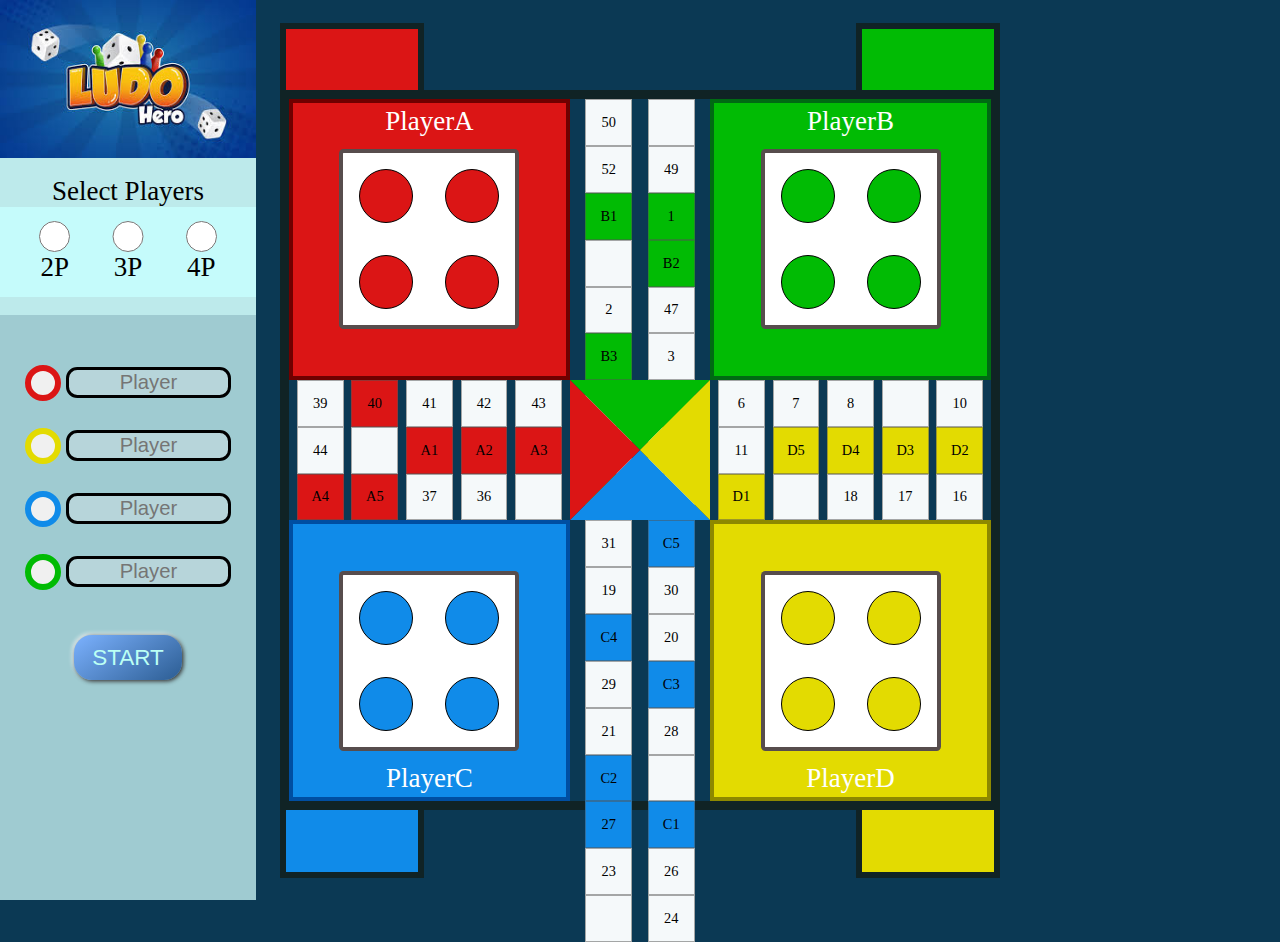
==== index.html @ 1fbff36d "Rename HTML File" ====
<!DOCTYPE html>
<html lang="en">

<head>
  <meta charset="UTF-8" />
  <meta name="viewport" content="width=device-width, initial-scale=1.0" />
  <link rel="stylesheet" href="https://cdnjs.cloudflare.com/ajax/libs/font-awesome/6.5.1/css/all.min.css"
    integrity="sha512-DTOQO9RWCH3ppGqcWaEA1BIZOC6xxalwEsw9c2QQeAIftl+Vegovlnee1c9QX4TctnWMn13TZye+giMm8e2LwA=="
    crossorigin="anonymous" referrerpolicy="no-referrer" />
  <title>dr.Ludo</title>
  <link rel="stylesheet" href="Ludo.css" />
  <link rel="stylesheet" href="DiceRoll.css" />
</head>

<body>
  <div class="selectbox">
    <div class="welcome">
      <img src="LudoBG.jpeg" alt="">
      <!-- dr.Ludo -->
    </div>
    <div class="gamemode">
      <p>Select Players</p>
      <div class="radio-group">
        <audio class="modesound" src="mixkit-typewriter-soft-click-1125.wav"></audio>
        <div class="p2">
          <label>
            <input type="radio" name="options" value="2" />
            <p>2P</p>
          </label>
        </div>
        <div class="p3">
          <label>
            <input type="radio" name="options" value="3" />
            <p>3P</p>
          </label>
        </div>
        <div class="p4">
          <label>
            <input type="radio" name="options" value="4" />
            <p>4P</p>
          </label>
        </div>
      </div>
    </div>

    <div class="nameboxes">
      <audio class="tickboxsound" src="mixkit-gate-latch-click-1924.wav"></audio>
      <audio class="errorsound" src="ErrorSound.mp3"></audio>
      <div class="name1">
        <label class="tickbox pname1">
          <input type="checkbox" class="Red" />
          <span class="custom-checkbox custom-checkbox1"></span>
          <input type="text" placeholder="Player" class="pInput pInput1 RedInput">
        </label>
      </div>
      <div class="name2">
        <label class="tickbox pname2">
          <input type="checkbox" class="Yellow" />
          <span class="custom-checkbox custom-checkbox2"></span>
          <input type="text" placeholder="Player" class="pInput pInput2 YellowInput">
        </label>
      </div>

      <hr class="hide">

      <div class="name3">
        <label class="tickbox pname3">
          <input type="checkbox" class="Blue" />
          <span class="custom-checkbox custom-checkbox3"></span>
          <input type="text" placeholder="Player" class="pInput pInput3 BlueInput">
        </label>
      </div>
      <div class="name4">
        <label class="tickbox pname4">
          <input type="checkbox" class="Green" />
          <span class="custom-checkbox custom-checkbox4"></span>
          <input type="text" placeholder="Player" class="pInput pInput4 GreenInput">
        </label>
      </div>
    </div>

    <div class="startgame">
      <audio class="startsound" src="mixkit-clear-mouse-clicks-2997.wav"></audio>
      <button class="start">START</button>
      <p class="msg"></p>
    </div>

  </div>

  <div class="container">
    <div class="playerstop">
      <div class="player1">
        <div class="tockenbox"></div>
        <div class="diebox">
          <div class="theDice">
            <div class="scene">
              <div class="cube">
                <div class="face front">
                  <p>1</p>
                  <div class="d d1"></div>
                </div>
                <div class="face back">
                  <p>6</p>
                  <div class="d"></div>
                  <div class="d"></div>
                  <div class="d"></div>
                  <div class="d"></div>
                  <div class="d"></div>
                  <div class="d"></div>
                </div>
                <div class="face left">
                  <p>2</p>
                  <div class="d"></div>
                  <div class="d"></div>
                </div>
                <div class="face right">
                  <p>5</p>
                  <div class="d"></div>
                  <div class="d"></div>
                  <div class="d5">
                    <div class="d"></div>
                  </div>
                  <div class="d"></div>
                  <div class="d"></div>
                </div>
                <div class="face top">
                  <p>3</p>
                  <div class="d"></div>
                  <div class="d"></div>
                  <div class="d"></div>
                </div>
                <div class="face bottom">
                  <p>4</p>
                  <div class="d"></div>
                  <div class="d"></div>
                  <div class="d"></div>
                  <div class="d"></div>
                </div>
              </div>
            </div>
          </div>
        </div>
      </div>
      <div class="player2">
        <div class="diebox">
          <div class="theDice">
            <div class="scene">
              <div class="cube">
                <div class="face front">
                  <p>1</p>
                  <div class="d d1"></div>
                </div>
                <div class="face back">
                  <p>6</p>
                  <div class="d"></div>
                  <div class="d"></div>
                  <div class="d"></div>
                  <div class="d"></div>
                  <div class="d"></div>
                  <div class="d"></div>
                </div>
                <div class="face left">
                  <p>2</p>
                  <div class="d"></div>
                  <div class="d"></div>
                </div>
                <div class="face right">
                  <p>5</p>
                  <div class="d"></div>
                  <div class="d"></div>
                  <div class="d5">
                    <div class="d"></div>
                  </div>
                  <div class="d"></div>
                  <div class="d"></div>
                </div>
                <div class="face top">
                  <p>3</p>
                  <div class="d"></div>
                  <div class="d"></div>
                  <div class="d"></div>
                </div>
                <div class="face bottom">
                  <p>4</p>
                  <div class="d"></div>
                  <div class="d"></div>
                  <div class="d"></div>
                  <div class="d"></div>
                </div>
              </div>
            </div>
          </div>
        </div>
        <div class="tockenbox"></div>
      </div>
    </div>

    <div class="ludobox">
      <div class="topbox">
        <div class="boxA">
          <div class="boxAa">
            <div class="boxAleft">
              <div class="boxAaa boxAa1">
                <div class="tocken tocken1 tocken1-2">
                  <div class="fill">2</div>
                </div>
              </div>
              <div class="boxAaa boxAa2">
                <div class="tocken tocken1 tocken1-1">
                  <div class="fill">1</div>
                </div>
              </div>
            </div>
            <div class="boxAright">
              <div class="boxAaa boxAa3">
                <div class="tocken tocken1 tocken1-3">
                  <div class="fill">3</div>
                </div>
              </div>
              <div class="boxAaa boxAa4">
                <div class="tocken tocken1 tocken1-4">
                  <div class="fill">4</div>
                </div>
              </div>
            </div>
          </div>
          <p>PlayerA</p>
        </div>
        <div class="upboxes">
          <div class="box box50">50</div>
          <div class="box box51"><i class="fa-solid fa-arrow-down"></i></div>
          <div class="box box52">52</div>
          <div class="box box49">49</div>
          <div class="box boxB1">B1</div>
          <div class="box box1">1</div>
          <div class="box box48"><i class="fa-regular fa-star"></i></div>
          <div class="box boxB2">B2</div>
          <div class="box box2">2</div>
          <div class="box box47">47</div>
          <div class="box boxB3">B3</div>
          <div class="box box3">3</div>
          <div class="box box46">46</div>
          <div class="box boxB4">B4</div>
          <div class="box box4">4</div>
          <div class="box box45">45</div>
          <div class="box boxB5">B5</div>
          <div class="box box5">5</div>
        </div>
        <div class="boxB">
          <div class="boxBb">
            <div class="boxBleft">
              <div class="boxBbb boxBb1">
                <div class="tocken tocken2 tocken2-1">
                  <div class="fill">1</div>
                </div>
              </div>
              <div class="boxBbb boxBb4">
                <div class="tocken tocken2 tocken2-4">
                  <div class="fill">4</div>
                </div>
              </div>
            </div>
            <div class="boxBright">
              <div class="boxBbb boxBb2">
                <div class="tocken tocken2 tocken2-2">
                  <div class="fill">2</div>
                </div>
              </div>
              <div class="boxBbb boxBb3">
                <div class="tocken tocken2 tocken2-3">
                  <div class="fill">3</div>
                </div>
              </div>
            </div>
          </div>
          <p>PlayerB</p>
        </div>
      </div>

      <div class="midbox">
        <div class="leftboxes">
          <div class="box box39">39</div>
          <div class="box box40">40</div>
          <div class="box box41">41</div>
          <div class="box box42">42</div>
          <div class="box box43">43</div>
          <div class="box box44">44</div>
          <div class="box box38"><i class="fa-solid fa-arrow-right"></i></div>
          <div class="box boxA1">A1</div>
          <div class="box boxA2">A2</div>
          <div class="box boxA3">A3</div>
          <div class="box boxA4">A4</div>
          <div class="box boxA5">A5</div>
          <div class="box box37">37</div>
          <div class="box box36">36</div>
          <div class="box box35"><i class="fa-regular fa-star"></i></div>
          <div class="box box34">34</div>
          <div class="box box33">33</div>
          <div class="box box32">32</div>
        </div>
        <div class="centrebox">
          <div class="triup"></div>
          <div class="centremid">
            <div class="trileft"></div>
            <div class="triright"></div>
          </div>
          <div class="tridown"></div>
        </div>
        <div class="rightboxes">
          <div class="box box6">6</div>
          <div class="box box7">7</div>
          <div class="box box8">8</div>
          <div class="box box9"><i class="fa-regular fa-star"></i></i></div>
          <div class="box box10">10</div>
          <div class="box box11">11</div>
          <div class="box boxD5">D5</div>
          <div class="box boxD4">D4</div>
          <div class="box boxD3">D3</div>
          <div class="box boxD2">D2</div>
          <div class="box boxD1">D1</div>
          <div class="box box12"><i class="fa-solid fa-arrow-left"></i></div>
          <div class="box box18">18</div>
          <div class="box box17">17</div>
          <div class="box box16">16</div>
          <div class="box box15">15</div>
          <div class="box box14">14</div>
          <div class="box box13">13</div>
        </div>
      </div>

      <div class="bottombox">
        <div class="boxC">
          <div class="boxCc">
            <div class="boxCleft">
              <div class="boxCcc boxCc3">
                <div class="tocken tocken3 tocken3-3">
                  <div class="fill">3</div>
                </div>
              </div>
              <div class="boxCcc boxCc2">
                <div class="tocken tocken3 tocken3-2">
                  <div class="fill">2</div>
                </div>
              </div>
            </div>
            <div class="boxCright">
              <div class="boxCcc boxCc4">
                <div class="tocken tocken3 tocken3-4">
                  <div class="fill">4</div>
                </div>
              </div>
              <div class="boxCcc boxCc1">
                <div class="tocken tocken3 tocken3-1">
                  <div class="fill">1</div>
                </div>
              </div>
            </div>
          </div>
          <p>PlayerC</p>
        </div>
        <div class="downboxes">
          <div class="box box31">31</div>
          <div class="box boxC5">C5</div>
          <div class="box box19">19</div>
          <div class="box box30">30</div>
          <div class="box boxC4">C4</div>
          <div class="box box20">20</div>
          <div class="box box29">29</div>
          <div class="box boxC3">C3</div>
          <div class="box box21">21</div>
          <div class="box box28">28</div>
          <div class="box boxC2">C2</div>
          <div class="box box22"><i class="fa-regular fa-star"></i></div>
          <div class="box box27">27</div>
          <div class="box boxC1">C1</div>
          <div class="box box23">23</div>
          <div class="box box26">26</div>
          <div class="box box25"><i class="fa-solid fa-arrow-up"></i></div>
          <div class="box box24">24</div>
        </div>
        <div class="boxD">
          <div class="boxDd">
            <div class="boxDleft">
              <div class="boxDdd boxDd4">
                <div class="tocken tocken4 tocken4-4">
                  <div class="fill">4</div>
                </div>
              </div>
              <div class="boxDdd boxDd3">
                <div class="tocken tocken4 tocken4-3">
                  <div class="fill">3</div>
                </div>
              </div>
            </div>
            <div class="boxDright">
              <div class="boxDdd boxDd1">
                <div class="tocken tocken4 tocken4-1">
                  <div class="fill">1</div>
                </div>
              </div>
              <div class="boxDdd boxDd2">
                <div class="tocken tocken4 tocken4-2">
                  <div class="fill">2</div>
                </div>
              </div>
            </div>
          </div>
          <p>PlayerD</p>
        </div>
      </div>
    </div>
    <div class="playersbottom">
      <div class="player3 ">
        <div class="tockenbox"></div>

        <div class="diebox">
          <div class="theDice">
            <div class="scene">
              <div class="cube">
                <div class="face front">
                  <p>1</p>
                  <div class="d d1"></div>
                </div>
                <div class="face back">
                  <p>6</p>
                  <div class="d"></div>
                  <div class="d"></div>
                  <div class="d"></div>
                  <div class="d"></div>
                  <div class="d"></div>
                  <div class="d"></div>
                </div>
                <div class="face left">
                  <p>2</p>
                  <div class="d"></div>
                  <div class="d"></div>
                </div>
                <div class="face right">
                  <p>5</p>
                  <div class="d"></div>
                  <div class="d"></div>
                  <div class="d5">
                    <div class="d"></div>
                  </div>
                  <div class="d"></div>
                  <div class="d"></div>
                </div>
                <div class="face top">
                  <p>3</p>
                  <div class="d"></div>
                  <div class="d"></div>
                  <div class="d"></div>
                </div>
                <div class="face bottom">
                  <p>4</p>
                  <div class="d"></div>
                  <div class="d"></div>
                  <div class="d"></div>
                  <div class="d"></div>
                </div>
              </div>
            </div>
          </div>
        </div>
      </div>
      <div class="player4">

        <div class="diebox">
          <div class="theDice">
            <div class="scene">
              <div class="cube">
                <div class="face front">
                  <p>1</p>
                  <div class="d d1"></div>
                </div>
                <div class="face back">
                  <p>6</p>
                  <div class="d"></div>
                  <div class="d"></div>
                  <div class="d"></div>
                  <div class="d"></div>
                  <div class="d"></div>
                  <div class="d"></div>
                </div>
                <div class="face left">
                  <p>2</p>
                  <div class="d"></div>
                  <div class="d"></div>
                </div>
                <div class="face right">
                  <p>5</p>
                  <div class="d"></div>
                  <div class="d"></div>
                  <div class="d5">
                    <div class="d"></div>
                  </div>
                  <div class="d"></div>
                  <div class="d"></div>
                </div>
                <div class="face top">
                  <p>3</p>
                  <div class="d"></div>
                  <div class="d"></div>
                  <div class="d"></div>
                </div>
                <div class="face bottom">
                  <p>4</p>
                  <div class="d"></div>
                  <div class="d"></div>
                  <div class="d"></div>
                  <div class="d"></div>
                </div>
              </div>
            </div>
          </div>
        </div>

        <div class="tockenbox"></div>
      </div>
    </div>
  </div>
  <script src="DiceRoll.js"></script>
  <script src="Ludo.js"></script>
</body>

</html>
---- Ludo.css ----
* {
  margin: 0px;
  padding: 0px;
  box-sizing: border-box;
  user-select: none;
}

:root {
  --red: #db1515;
  --yellow: #e3db01;
  --blue: #108be9;
  --green: #01bb04;

  --TockenBorderPassive: #ffffff;
  --TockenBorderActive: #6a0303;

  --p1color: var(--red);
  --p2color: var(--green);
  --p3color: var(--blue);
  --p4color: var(--yellow);
}

body {
  height: 100vh;
  width: 100vw;
  background-color: #0b3954;
  display: flex;
  align-items: center;
  justify-content: center;
  position: relative;
}

@media (orientation: portrait) {
  .selectbox {
    width: 100%;
    height: 20vmin;
    background-color: #e5f0ecc1;
    display: flex;
    align-items: center;
    justify-content: center;
    position: absolute;
    bottom: 0;
  }
}

@media (orientation: landscape) {
  .selectbox {
    width: 20%;
    height: 100%;
    background-color: #c5f1f1cb;
    display: flex;
    flex-direction: column;
    align-items: center;
    justify-content: start;
    position: absolute;
    left: 0;
    z-index: 2;
  }

  .welcome {
    width: 100%;
    height: 17.5%;
    font-size: 7.5vmin;
    /* background-color: #0930309f; */
    display: flex;
    flex-direction: column;
    align-items: center;
    justify-content: center;
    position: relative;
    /* background: url("E:\Pictures\Downloads\chess-pawns-colors.jpg") no-repeat fixed center; */
  }

  .welcome img{
    width: 100%;
    height: 100%;
    position: relative;
    z-index: -1;
  }

  .gamemode {
    width: 100%;
    height: 17.5vmin;
    padding: 2vmin 0vmin;
    margin-bottom: 3vmin;
    /* border-top: 2.5vmin solid #c5f1f1cb; */
    font-size: 3vmin;
    background-color: #c5f1f1cb;
    display: flex;
    flex-direction: column;
    align-items: center;
    justify-content: space-around;
  }

  .radio-group {
    width: 100%;
    height: 10vmin;
    padding: 2vmin;
    background-color: #c6ffffcb;
    display: flex;
    align-items: center;
    justify-content: space-around;
  }

  .radio-group input[type="radio"] {
    width: 3.5vmin;
    height: 3.5vmin;
    margin-right: 0px;
    accent-color: #8d2626;
    cursor: pointer;
  }

  .radio-group label {
    cursor: pointer;
    display: flex;
    align-items: center;
  }

  .nameboxes {
    margin-bottom: 2.5vmin;
  }

  .p2 label,
  .p3 label,
  .p4 label {
    /* width: 30%;
    height: 100%; */
    display: flex;
    flex-direction: column;
    /* flex-wrap: wrap; */
    align-items: center;
    justify-content: center;
    cursor: pointer;
  }

  .name1,
  .name2,
  .name3,
  .name4 {
    height: 5vmin;
    margin: 2vmin;
    display: flex;
    align-items: center;
    justify-content: center;
  }

  .tickbox {
    display: flex;
    align-items: center;
    justify-content: center;
  }

  /* Hide the default checkbox */
  .tickbox input[type="checkbox"] {
    position: absolute;
    display: none;
    opacity: 0;
    cursor: pointer;
  }

  /* Create a custom checkbox */
  .tickbox .custom-checkbox {
    display: inline-block;
    width: 4vmin;
    height: 4vmin;
    /* margin-bottom: 2.5vmin; */
    background-color: #f0f0f0;
    border: 0.75vmin solid #dddddd;
    border-radius: 50%;
    margin-right: 5px;
    vertical-align: middle;
    cursor: pointer;
  }

  .tickbox .custom-checkbox1 {
    border-color: var(--red);
  }

  .tickbox .custom-checkbox2 {
    border-color: var(--yellow);
  }

  .tickbox .custom-checkbox3 {
    border-color: var(--blue);
  }

  .tickbox .custom-checkbox4 {
    border-color: var(--green);
  }

  /* Checkmark (hidden by default) */
  .tickbox .custom-checkbox::after {
    content: "";
    position: absolute;
    display: none;
    left: 6px;
    top: 2px;
    width: 6px;
    height: 12px;
    border: solid white;
    border-width: 0 2px 2px 0;
    transform: rotate(45deg);
  }

  /* Show checkmark when checked */
  /* .tickbox input[type="checkbox"]:checked + .custom-checkbox::after {
  display: block;
} */

  /* Change background color when checked */
  .pname1 input[type="checkbox"]:checked+.custom-checkbox {
    background: linear-gradient(145deg, #fe8484, #ff1515);
    box-shadow: 0.15vmin 0.15vmin 0.25vmin #6f0000;
    background-color: var(--red);
  }

  /* Change background color when checked */
  .pname2 input[type="checkbox"]:checked+.custom-checkbox {
    background: linear-gradient(145deg, #fcffd5, #eeff00);
    box-shadow: 0.15vmin 0.15vmin 0.25vmin #717900;
    background-color: var(--yellow);
    border-color: var(--yellow);
  }

  /* Change background color when checked */
  .pname3 input[type="checkbox"]:checked+.custom-checkbox {
    background: linear-gradient(145deg, #84b7fe, #227bf9);
    box-shadow: 0.15vmin 0.15vmin 0.25vmin #003784;
    background-color: var(--blue);
    border-color: var(--blue);
  }

  /* Change background color when checked */
  .pname4 input[type="checkbox"]:checked+.custom-checkbox {
    background: linear-gradient(145deg, #cdfac7, #1aff00);
    box-shadow: 0.15vmin 0.15vmin 0.25vmin #0e9100;
    background-color: var(--green);
    border-color: var(--green);
  }

  .pInput {
    width: 75%;
    height: 3.5vmin;
    text-align: center;
    font-size: 2.25vmin;
    border-radius: 1.25vmin;
  }

  .pInput:focus {
    border: none;
  }

  .pInput1:disabled,
  .pInput2:disabled,
  .pInput3:disabled,
  .pInput4:disabled {
    border: 0.35vmin solid #000000;
  }

  .pInput1:enabled {
    border: 0.35vmin solid var(--red);
  }

  .pInput2:enabled {
    border: 0.35vmin solid var(--yellow);
  }

  .pInput3:enabled {
    border: 0.35vmin solid var(--blue);
  }

  .pInput4:enabled {
    border: 0.35vmin solid var(--green);
  }

  hr{
    border-top: 0.001vmin solid #00d0ff;
    border-bottom: 0.001vmin solid #ffffff;
  }

  .startgame {
    display: flex;
    flex-direction: column;
    align-items: center;
    justify-content: center;
  }

  .startgame button {
    width: 12vmin;
    height: 5vmin;
    font-size: 2.5vmin;
    line-height: 5vmin;
    color: #bbfff4;
    background-color: #13468e;
    border: none;
    border-radius: 2vmin;
    margin-bottom: 2vmin;
    background: linear-gradient(145deg, #7cb2ff, #00337bb9);
    box-shadow: 0.15vmin 0.15vmin 0.5vmin #292929,
      -0.15vmin -0.15vmin 0.5vmin #fafafa;
    cursor: pointer;
  }

  button:hover {
    color: #bbfff4;
    background-color: #1870eb;
  }

  button:active {
    color: #00ff1e;
    border: 0.005vmin solid #69a8ff;
    background: #004ebb9a;
    box-shadow: none;

    /* background: linear-gradient(145deg, #cacaca, #f0f0f0);
    box-shadow: 2px 2px 4px #5a5a5a, 
                -2px -2px 4px #ffffff; */
  }

  .msg {
    width: 75%;
    font-size: 2.5vmin;
    text-align: center;
    color: #410064;
  }
}

.container {
  height: 95vmin;
  width: 80vmin;
  /* border: 1.5vmin solid #000000; */
  border-radius: 0.5vmin;
  background-color: transparent;
  display: flex;
  flex-direction: column;
  align-items: center;
  justify-content: center;
}

.ludobox {
  height: 80vmin;
  width: 80vmin;
  border: 1vmin solid #102325;
  /* border-radius: 0.25vmin; */
  background-color: transparent;
  display: flex;
  flex-direction: column;
  align-items: center;
  justify-content: center;
}

.topbox {
  height: 40%;
  width: 100%;
  display: flex;
  align-items: center;
  justify-content: center;
}

.boxA {
  height: 100%;
  width: 40%;
  display: flex;
  align-items: center;
  justify-content: center;
  border: 0.5vmin solid #6f0000;
  /* background-color: #e11212; */
  position: relative;
}

.boxA p,
.boxB p {
  position: absolute;
  top: 1%;
  font-size: 3vmin;
  color: #ffffff;
}

.boxC p,
.boxD p {
  position: absolute;
  bottom: 1%;
  font-size: 3vmin;
  color: #ffffff;
}

.boxAa,
.boxBb,
.boxCc,
.boxDd {
  height: 20vmin;
  width: 20vmin;
  border-radius: 0.5vmin;
  border: 0.5vmin solid #2f2323ce;
  display: flex;
  justify-content: space-between;
  background-color: #ffffff;
}

.boxAleft,
.boxAright,
.boxBleft,
.boxBright,
.boxCleft,
.boxCright,
.boxDleft,
.boxDright {
  /* margin: vmin; */
  display: flex;
  flex-wrap: wrap;
  align-items: center;
  justify-content: center;
}

.boxAaa {
  height: 6vmin;
  width: 6vmin;
  border: 0.2vmin solid #000000;
  border-radius: 50%;
  display: flex;
  align-items: center;
  justify-content: center;
  position: relative;
}

.tocken {
  width: 4.5vmin;
  height: 4.5vmin;
  border: 0.3vmin dashed var(--TockenBorderPassive);
  border-radius: 50%;
  background-color: #ffffff;
  display: flex;
  align-items: center;
  justify-content: center;
}

.fill {
  border: 0.35vmin solid #000000;
}

.tocken1-1 .fill,
.tocken1-2 .fill,
.tocken1-3 .fill,
.tocken1-4 .fill {
  width: 100%;
  height: 100%;
  border-radius: 50%;
  background: linear-gradient(145deg, #ffa6a6, #c90000);
  background-color: var(--p1color);
}

.tocken2-1 .fill,
.tocken2-2 .fill,
.tocken2-3 .fill,
.tocken2-4 .fill {
  width: 100%;
  height: 100%;
  border-radius: 50%;
  background: linear-gradient(145deg, #9dfe9e, #007002);
  background-color: var(--p2color);
  opacity: 0.75;
}

.tocken3-1 .fill,
.tocken3-2 .fill,
.tocken3-3 .fill,
.tocken3-4 .fill {
  width: 100%;
  height: 100%;
  border-radius: 50%;
  background: linear-gradient(145deg, #88cbff, #004981);
  background-color: var(--p3color);
  opacity: 0.75;
}

.tocken4-1 .fill,
.tocken4-2 .fill,
.tocken4-3 .fill,
.tocken4-4 .fill {
  width: 100%;
  height: 100%;
  border-radius: 50%;
  background: linear-gradient(145deg, #ffffff, #c3bc00);
  background-color: var(--p4color);
  opacity: 0.75;
}

.upboxes {
  height: 100%;
  width: 20%;
  display: flex;
  flex-wrap: wrap;
  align-items: center;
  justify-content: space-evenly;
}

.boxB {
  height: 100%;
  width: 40%;
  border: 0.5vmin solid #006a13;
  display: flex;
  align-items: center;
  justify-content: center;
  /* background-color: #000000; */
  position: relative;
}

.boxBbb {
  height: 6vmin;
  width: 6vmin;
  border: 0.2vmin solid #000000;
  border-radius: 50%;
  display: flex;
  flex-wrap: wrap;
  align-items: center;
  justify-content: center;
}

.midbox {
  height: 20%;
  width: 100%;
  display: flex;
  align-items: center;
  justify-content: center;
}

.leftboxes {
  height: 100%;
  width: 40%;
  display: flex;
  flex-wrap: wrap;
  align-items: center;
  justify-content: space-evenly;
}

.centrebox {
  height: 100%;
  width: 20%;
  /* border: 0.05vmin solid #5353537f; */
  display: flex;
  flex-direction: column;

  /* background-color: #dee112; */
}

.triup {
  width: 100%;
  height: 100%;
  border-left: 7.815vmin solid transparent;
  border-right: 7.815vmin solid transparent;
  border-top: 7.815vmin solid var(--green);
}

.centremid {
  height: 100%;
  width: 50%;
  display: flex;
  align-items: center;
  justify-content: center;
  position: relative;
}

.trileft {
  width: 100%;
  height: 15.63vmin;
  border-top: 7.815vmin solid transparent;
  border-left: 7.815vmin solid var(--red);
  border-bottom: 7.815vmin solid transparent;
  display: flex;
  align-items: center;
  justify-content: center;
  position: absolute;
}

.triright {
  width: 100%;
  height: 15.63vmin;
  border-top: 7.815vmin solid transparent;
  border-right: 7.815vmin solid var(--yellow);
  border-bottom: 7.815vmin solid transparent;
  /* display: flex;
    align-items: center;
    justify-content: center; */
  position: absolute;
  right: -100%;
}

.tridown {
  width: 100%;
  height: 100%;
  border-left: 7.815vmin solid transparent;
  border-right: 7.815vmin solid transparent;
  border-bottom: 7.815vmin solid var(--blue);
}

.rightboxes {
  height: 100%;
  width: 40%;
  display: flex;
  flex-wrap: wrap;
  align-items: center;
  justify-content: space-evenly;
}

.bottombox {
  height: 40%;
  width: 100%;
  display: flex;
  align-items: center;
  justify-content: center;
}

.boxC {
  height: 100%;
  width: 40%;
  border: 0.5vmin solid #004ea1;
  display: flex;
  align-items: center;
  justify-content: center;
  /* background-color: #176ad7; */
  position: relative;
}

.boxCcc {
  height: 6vmin;
  width: 6vmin;
  border: 0.2vmin solid #000000;
  border-radius: 50%;
  display: flex;
  flex-wrap: wrap;
  align-items: center;
  justify-content: center;
}

.downboxes {
  height: 100%;
  width: 20%;
  display: flex;
  flex-wrap: wrap;
  align-items: center;
  justify-content: space-evenly;
}

.boxD {
  height: 100%;
  width: 40%;
  border: 0.5vmin solid #8d8800;
  display: flex;
  align-items: center;
  justify-content: center;
  /* background-color: #ddd710; */
  position: relative;
}

.boxDdd {
  height: 6vmin;
  width: 6vmin;
  border: 0.2vmin solid #000000;
  border-radius: 50%;
  display: flex;
  flex-wrap: wrap;
  align-items: center;
  justify-content: center;
}

.box {
  height: 5.21vmin;
  width: 5.21vmin;
  border: 0.05vmin solid #5353537f;
  display: flex;
  align-items: center;
  justify-content: center;
  background-color: #f5f9fa;
  font-size: 90%;
}

.box51 {
  color: var(--green);
}

.box12 {
  color: var(--yellow);
}

.box25 {
  color: var(--blue);
}

.box38 {
  color: var(--red);
}

.boxA1,
.boxA2,
.boxA3,
.boxA4,
.boxA5,
.box40,
.boxA,
.boxAaa {
  background-color: var(--red);
}

.boxB1,
.boxB2,
.boxB3,
.boxB4,
.boxB5,
.box1,
.boxB,
.boxBbb {
  background-color: var(--green);
}

.boxC1,
.boxC2,
.boxC3,
.boxC4,
.boxC5,
.box27,
.boxC,
.boxCcc {
  background-color: var(--blue);
}

.boxD1,
.boxD2,
.boxD3,
.boxD4,
.boxD5,
.box14,
.boxD,
.boxDdd {
  background-color: var(--yellow);
}

.playerstop {
  height: 8vmin;
  width: 100%;
  /* border-width: 1vmin 1vmin 0vmin 1vmin;
  border-style: solid;
  border-color: #102325; */
  background-color: transparent;
  display: flex;
  align-items: center;
  justify-content: space-between;
}

.playersbottom {
  height: 8vmin;
  width: 100%;
  background-color: transparent;
  display: flex;
  align-items: center;
  justify-content: space-between;
}

.player1 {
  height: 100%;
  width: 20%;
  color: #ffffff;
  border-width: 0.75vmin 0.75vmin 0vmin 0.75vmin;
  border-style: solid;
  border-color: #102325;
  background-color: var(--p1color);
  display: flex;
  align-items: center;
  justify-content: space-evenly;
}

.player2 {
  height: 100%;
  width: 20%;
  color: #ffffff;
  border-width: 0.75vmin 0.75vmin 0vmin 0.75vmin;
  border-style: solid;
  border-color: #102325;
  background-color: var(--p2color);
  display: flex;
  align-items: center;
  justify-content: space-evenly;
}

.player3 {
  height: 100%;
  width: 20%;
  color: #ffffff;
  border-width: 0vmin 0.75vmin 0.75vmin 0.75vmin;
  border-style: solid;
  border-color: #102325;
  background-color: var(--p3color);
  display: flex;
  align-items: center;
  justify-content: space-evenly;
}

.player4 {
  height: 100%;
  width: 20%;
  color: #ffffff;
  border-width: 0vmin 0.75vmin 0.75vmin 0.75vmin;
  border-style: solid;
  border-color: #102325;
  background-color: var(--p4color);
  display: flex;
  align-items: center;
  justify-content: space-evenly;
}

.tockenbox {
  height: 100%;
  width: 50%;
}

.diebox {
  height: 100%;
  width: 50%;
}

.theDice {
  height: 100%;
  width: 100%;
  /* margin-top: 0.5vmin; */
  /* border-radius: 1vmin; */
  background-color: #cee6e2;
  display: flex;
  align-items: center;
  justify-content: center;
}

.hide {
  display: none;
}
---- DiceRoll.css ----
/* styles.css */
/* * {
  margin: 0;
  padding: 0;
  box-sizing: border-box;
} */
/* 
body {
  display: flex;
  flex-direction: column;
  justify-content: center;
  align-items: center;
  height: 100vh;
  background-color: #f4f4f4;
  font-family: Arial, sans-serif;
} */
:root {
  --cube-size: 5.5vmin;
  --face-shift: 2.75vmin;
  --die-colorRed: #db1515;
  --die-colorYellow: #e3db01;
  --die-colorBlue: #108be9;
  --die-colorGreen: #01bb04;
}

.scene {
  width: var(--cube-size);
  height: var(--cube-size);
  /* perspective: 500vmin; */
}

.cube {
  width: 100%;
  height: 100%;
  position: relative;
  transform-style: preserve-3d;
  transform: translateZ(-50px);
  transition: transform 0.5s;
}

.face {
  position: absolute;
  width: 100%;
  height: 100%;
  padding: 1.25%;
  border: 0.15vmin solid #000;
  border-radius: 0.6vmin;
  display: flex;
  flex-wrap: wrap;
  justify-content: center;
  align-items: center;
  gap: 2vmin;
}

.player1 .face {
  background-color: var(--die-colorRed);
}

.player2 .face {
  background-color: var(--die-colorGreen);
}

.player3 .face {
  background-color: var(--die-colorBlue);
}

.player4 .face {
  background-color: var(--die-colorYellow);
}

.face p {
  position: absolute;
  font-size: 0;
}

.back {
  display: flex;
  flex-direction: column;
  flex-wrap: wrap;
  align-items: center;
  justify-content: center;
  gap: 7.5%;
}

.top {
  display: flex;
  flex-direction: column;
  flex-wrap: wrap;
  align-items: center;
  justify-content: center;
  gap: 7.5%;
}

.bottom {
  display: flex;
  flex-direction: column;
  flex-wrap: wrap;
  align-items: center;
  justify-content: center;
  gap: 25%;
}

.right {
  /* padding: 0% 5%; */
  display: flex;
  /* flex-direction: column; */
  flex-wrap: wrap;
  align-items: center;
  justify-content: center;
  gap: 40%;
}

.d5 {
  width: 100%;
  height: 100%;
  display: flex;
  align-items: center;
  justify-content: center;
  position: absolute;
}

.d {
  width: 20%;
  height: 20%;
  border: 0.25vmin solid #211c2d;
  border-radius: 50%;
  /* background-color: #fffd82; */
}

.d1 {
  width: 30%;
  height: 30%;
  border: 0.5vmin solid #211c2d;
  border-radius: 50%;
}

.front {
  transform: rotateY(0deg) translateZ(var(--face-shift));
}

.back {
  transform: rotateY(180deg) translateZ(var(--face-shift));
}

.left {
  transform: rotateY(-90deg) translateZ(var(--face-shift));
}

.right {
  transform: rotateY(90deg) translateZ(var(--face-shift));
}

.top {
  transform: rotateX(90deg) translateZ(var(--face-shift));
}

.bottom {
  transform: rotateX(-90deg) translateZ(var(--face-shift));
}
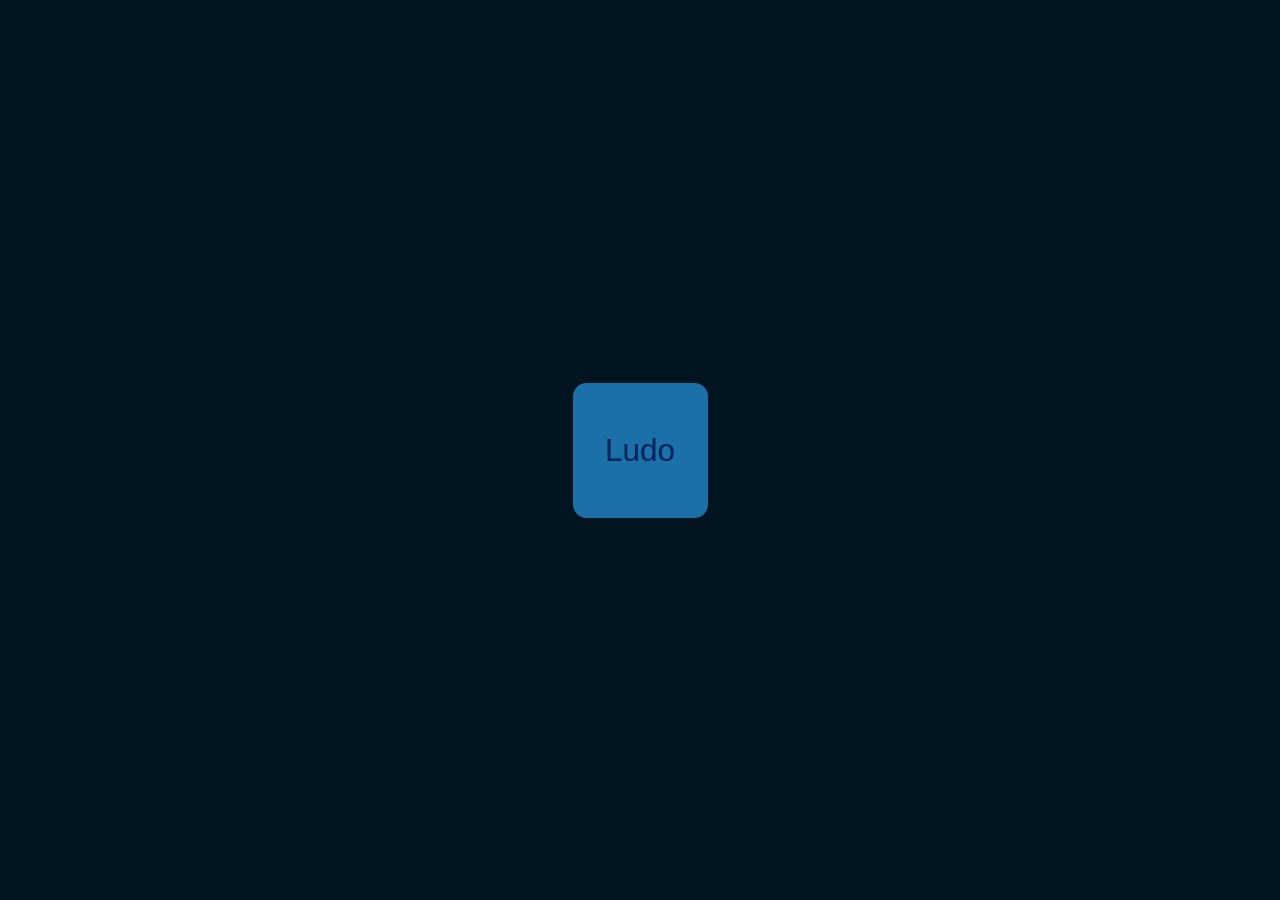
==== commit 2b5d0b6b: "Add Home Page" ====
--- a/index.html
+++ b/index.html
@@ -2,525 +2,19 @@
 <html lang="en">
 
 <head>
-  <meta charset="UTF-8" />
-  <meta name="viewport" content="width=device-width, initial-scale=1.0" />
-  <link rel="stylesheet" href="https://cdnjs.cloudflare.com/ajax/libs/font-awesome/6.5.1/css/all.min.css"
-    integrity="sha512-DTOQO9RWCH3ppGqcWaEA1BIZOC6xxalwEsw9c2QQeAIftl+Vegovlnee1c9QX4TctnWMn13TZye+giMm8e2LwA=="
-    crossorigin="anonymous" referrerpolicy="no-referrer" />
-  <title>dr.Ludo</title>
-  <link rel="stylesheet" href="Ludo.css" />
-  <link rel="stylesheet" href="DiceRoll.css" />
+    <meta charset="UTF-8">
+    <meta name="viewport" content="width=device-width, initial-scale=1.0">
+    <title>drWeb</title>
+    <link rel="stylesheet" href="Home.css" />
+    <link rel="icon" type="image /x-icon" href="home_favicon.ico">
 </head>
 
 <body>
-  <div class="selectbox">
-    <div class="welcome">
-      <img src="LudoBG.jpeg" alt="">
-      <!-- dr.Ludo -->
+    <div class="drLudo">
+        <a href="Ludo.html">
+            <button>Ludo</button>
+        </a>
     </div>
-    <div class="gamemode">
-      <p>Select Players</p>
-      <div class="radio-group">
-        <audio class="modesound" src="mixkit-typewriter-soft-click-1125.wav"></audio>
-        <div class="p2">
-          <label>
-            <input type="radio" name="options" value="2" />
-            <p>2P</p>
-          </label>
-        </div>
-        <div class="p3">
-          <label>
-            <input type="radio" name="options" value="3" />
-            <p>3P</p>
-          </label>
-        </div>
-        <div class="p4">
-          <label>
-            <input type="radio" name="options" value="4" />
-            <p>4P</p>
-          </label>
-        </div>
-      </div>
-    </div>
-
-    <div class="nameboxes">
-      <audio class="tickboxsound" src="mixkit-gate-latch-click-1924.wav"></audio>
-      <audio class="errorsound" src="ErrorSound.mp3"></audio>
-      <div class="name1">
-        <label class="tickbox pname1">
-          <input type="checkbox" class="Red" />
-          <span class="custom-checkbox custom-checkbox1"></span>
-          <input type="text" placeholder="Player" class="pInput pInput1 RedInput">
-        </label>
-      </div>
-      <div class="name2">
-        <label class="tickbox pname2">
-          <input type="checkbox" class="Yellow" />
-          <span class="custom-checkbox custom-checkbox2"></span>
-          <input type="text" placeholder="Player" class="pInput pInput2 YellowInput">
-        </label>
-      </div>
-
-      <hr class="hide">
-
-      <div class="name3">
-        <label class="tickbox pname3">
-          <input type="checkbox" class="Blue" />
-          <span class="custom-checkbox custom-checkbox3"></span>
-          <input type="text" placeholder="Player" class="pInput pInput3 BlueInput">
-        </label>
-      </div>
-      <div class="name4">
-        <label class="tickbox pname4">
-          <input type="checkbox" class="Green" />
-          <span class="custom-checkbox custom-checkbox4"></span>
-          <input type="text" placeholder="Player" class="pInput pInput4 GreenInput">
-        </label>
-      </div>
-    </div>
-
-    <div class="startgame">
-      <audio class="startsound" src="mixkit-clear-mouse-clicks-2997.wav"></audio>
-      <button class="start">START</button>
-      <p class="msg"></p>
-    </div>
-
-  </div>
-
-  <div class="container">
-    <div class="playerstop">
-      <div class="player1">
-        <div class="tockenbox"></div>
-        <div class="diebox">
-          <div class="theDice">
-            <div class="scene">
-              <div class="cube">
-                <div class="face front">
-                  <p>1</p>
-                  <div class="d d1"></div>
-                </div>
-                <div class="face back">
-                  <p>6</p>
-                  <div class="d"></div>
-                  <div class="d"></div>
-                  <div class="d"></div>
-                  <div class="d"></div>
-                  <div class="d"></div>
-                  <div class="d"></div>
-                </div>
-                <div class="face left">
-                  <p>2</p>
-                  <div class="d"></div>
-                  <div class="d"></div>
-                </div>
-                <div class="face right">
-                  <p>5</p>
-                  <div class="d"></div>
-                  <div class="d"></div>
-                  <div class="d5">
-                    <div class="d"></div>
-                  </div>
-                  <div class="d"></div>
-                  <div class="d"></div>
-                </div>
-                <div class="face top">
-                  <p>3</p>
-                  <div class="d"></div>
-                  <div class="d"></div>
-                  <div class="d"></div>
-                </div>
-                <div class="face bottom">
-                  <p>4</p>
-                  <div class="d"></div>
-                  <div class="d"></div>
-                  <div class="d"></div>
-                  <div class="d"></div>
-                </div>
-              </div>
-            </div>
-          </div>
-        </div>
-      </div>
-      <div class="player2">
-        <div class="diebox">
-          <div class="theDice">
-            <div class="scene">
-              <div class="cube">
-                <div class="face front">
-                  <p>1</p>
-                  <div class="d d1"></div>
-                </div>
-                <div class="face back">
-                  <p>6</p>
-                  <div class="d"></div>
-                  <div class="d"></div>
-                  <div class="d"></div>
-                  <div class="d"></div>
-                  <div class="d"></div>
-                  <div class="d"></div>
-                </div>
-                <div class="face left">
-                  <p>2</p>
-                  <div class="d"></div>
-                  <div class="d"></div>
-                </div>
-                <div class="face right">
-                  <p>5</p>
-                  <div class="d"></div>
-                  <div class="d"></div>
-                  <div class="d5">
-                    <div class="d"></div>
-                  </div>
-                  <div class="d"></div>
-                  <div class="d"></div>
-                </div>
-                <div class="face top">
-                  <p>3</p>
-                  <div class="d"></div>
-                  <div class="d"></div>
-                  <div class="d"></div>
-                </div>
-                <div class="face bottom">
-                  <p>4</p>
-                  <div class="d"></div>
-                  <div class="d"></div>
-                  <div class="d"></div>
-                  <div class="d"></div>
-                </div>
-              </div>
-            </div>
-          </div>
-        </div>
-        <div class="tockenbox"></div>
-      </div>
-    </div>
-
-    <div class="ludobox">
-      <div class="topbox">
-        <div class="boxA">
-          <div class="boxAa">
-            <div class="boxAleft">
-              <div class="boxAaa boxAa1">
-                <div class="tocken tocken1 tocken1-2">
-                  <div class="fill">2</div>
-                </div>
-              </div>
-              <div class="boxAaa boxAa2">
-                <div class="tocken tocken1 tocken1-1">
-                  <div class="fill">1</div>
-                </div>
-              </div>
-            </div>
-            <div class="boxAright">
-              <div class="boxAaa boxAa3">
-                <div class="tocken tocken1 tocken1-3">
-                  <div class="fill">3</div>
-                </div>
-              </div>
-              <div class="boxAaa boxAa4">
-                <div class="tocken tocken1 tocken1-4">
-                  <div class="fill">4</div>
-                </div>
-              </div>
-            </div>
-          </div>
-          <p>PlayerA</p>
-        </div>
-        <div class="upboxes">
-          <div class="box box50">50</div>
-          <div class="box box51"><i class="fa-solid fa-arrow-down"></i></div>
-          <div class="box box52">52</div>
-          <div class="box box49">49</div>
-          <div class="box boxB1">B1</div>
-          <div class="box box1">1</div>
-          <div class="box box48"><i class="fa-regular fa-star"></i></div>
-          <div class="box boxB2">B2</div>
-          <div class="box box2">2</div>
-          <div class="box box47">47</div>
-          <div class="box boxB3">B3</div>
-          <div class="box box3">3</div>
-          <div class="box box46">46</div>
-          <div class="box boxB4">B4</div>
-          <div class="box box4">4</div>
-          <div class="box box45">45</div>
-          <div class="box boxB5">B5</div>
-          <div class="box box5">5</div>
-        </div>
-        <div class="boxB">
-          <div class="boxBb">
-            <div class="boxBleft">
-              <div class="boxBbb boxBb1">
-                <div class="tocken tocken2 tocken2-1">
-                  <div class="fill">1</div>
-                </div>
-              </div>
-              <div class="boxBbb boxBb4">
-                <div class="tocken tocken2 tocken2-4">
-                  <div class="fill">4</div>
-                </div>
-              </div>
-            </div>
-            <div class="boxBright">
-              <div class="boxBbb boxBb2">
-                <div class="tocken tocken2 tocken2-2">
-                  <div class="fill">2</div>
-                </div>
-              </div>
-              <div class="boxBbb boxBb3">
-                <div class="tocken tocken2 tocken2-3">
-                  <div class="fill">3</div>
-                </div>
-              </div>
-            </div>
-          </div>
-          <p>PlayerB</p>
-        </div>
-      </div>
-
-      <div class="midbox">
-        <div class="leftboxes">
-          <div class="box box39">39</div>
-          <div class="box box40">40</div>
-          <div class="box box41">41</div>
-          <div class="box box42">42</div>
-          <div class="box box43">43</div>
-          <div class="box box44">44</div>
-          <div class="box box38"><i class="fa-solid fa-arrow-right"></i></div>
-          <div class="box boxA1">A1</div>
-          <div class="box boxA2">A2</div>
-          <div class="box boxA3">A3</div>
-          <div class="box boxA4">A4</div>
-          <div class="box boxA5">A5</div>
-          <div class="box box37">37</div>
-          <div class="box box36">36</div>
-          <div class="box box35"><i class="fa-regular fa-star"></i></div>
-          <div class="box box34">34</div>
-          <div class="box box33">33</div>
-          <div class="box box32">32</div>
-        </div>
-        <div class="centrebox">
-          <div class="triup"></div>
-          <div class="centremid">
-            <div class="trileft"></div>
-            <div class="triright"></div>
-          </div>
-          <div class="tridown"></div>
-        </div>
-        <div class="rightboxes">
-          <div class="box box6">6</div>
-          <div class="box box7">7</div>
-          <div class="box box8">8</div>
-          <div class="box box9"><i class="fa-regular fa-star"></i></i></div>
-          <div class="box box10">10</div>
-          <div class="box box11">11</div>
-          <div class="box boxD5">D5</div>
-          <div class="box boxD4">D4</div>
-          <div class="box boxD3">D3</div>
-          <div class="box boxD2">D2</div>
-          <div class="box boxD1">D1</div>
-          <div class="box box12"><i class="fa-solid fa-arrow-left"></i></div>
-          <div class="box box18">18</div>
-          <div class="box box17">17</div>
-          <div class="box box16">16</div>
-          <div class="box box15">15</div>
-          <div class="box box14">14</div>
-          <div class="box box13">13</div>
-        </div>
-      </div>
-
-      <div class="bottombox">
-        <div class="boxC">
-          <div class="boxCc">
-            <div class="boxCleft">
-              <div class="boxCcc boxCc3">
-                <div class="tocken tocken3 tocken3-3">
-                  <div class="fill">3</div>
-                </div>
-              </div>
-              <div class="boxCcc boxCc2">
-                <div class="tocken tocken3 tocken3-2">
-                  <div class="fill">2</div>
-                </div>
-              </div>
-            </div>
-            <div class="boxCright">
-              <div class="boxCcc boxCc4">
-                <div class="tocken tocken3 tocken3-4">
-                  <div class="fill">4</div>
-                </div>
-              </div>
-              <div class="boxCcc boxCc1">
-                <div class="tocken tocken3 tocken3-1">
-                  <div class="fill">1</div>
-                </div>
-              </div>
-            </div>
-          </div>
-          <p>PlayerC</p>
-        </div>
-        <div class="downboxes">
-          <div class="box box31">31</div>
-          <div class="box boxC5">C5</div>
-          <div class="box box19">19</div>
-          <div class="box box30">30</div>
-          <div class="box boxC4">C4</div>
-          <div class="box box20">20</div>
-          <div class="box box29">29</div>
-          <div class="box boxC3">C3</div>
-          <div class="box box21">21</div>
-          <div class="box box28">28</div>
-          <div class="box boxC2">C2</div>
-          <div class="box box22"><i class="fa-regular fa-star"></i></div>
-          <div class="box box27">27</div>
-          <div class="box boxC1">C1</div>
-          <div class="box box23">23</div>
-          <div class="box box26">26</div>
-          <div class="box box25"><i class="fa-solid fa-arrow-up"></i></div>
-          <div class="box box24">24</div>
-        </div>
-        <div class="boxD">
-          <div class="boxDd">
-            <div class="boxDleft">
-              <div class="boxDdd boxDd4">
-                <div class="tocken tocken4 tocken4-4">
-                  <div class="fill">4</div>
-                </div>
-              </div>
-              <div class="boxDdd boxDd3">
-                <div class="tocken tocken4 tocken4-3">
-                  <div class="fill">3</div>
-                </div>
-              </div>
-            </div>
-            <div class="boxDright">
-              <div class="boxDdd boxDd1">
-                <div class="tocken tocken4 tocken4-1">
-                  <div class="fill">1</div>
-                </div>
-              </div>
-              <div class="boxDdd boxDd2">
-                <div class="tocken tocken4 tocken4-2">
-                  <div class="fill">2</div>
-                </div>
-              </div>
-            </div>
-          </div>
-          <p>PlayerD</p>
-        </div>
-      </div>
-    </div>
-    <div class="playersbottom">
-      <div class="player3 ">
-        <div class="tockenbox"></div>
-
-        <div class="diebox">
-          <div class="theDice">
-            <div class="scene">
-              <div class="cube">
-                <div class="face front">
-                  <p>1</p>
-                  <div class="d d1"></div>
-                </div>
-                <div class="face back">
-                  <p>6</p>
-                  <div class="d"></div>
-                  <div class="d"></div>
-                  <div class="d"></div>
-                  <div class="d"></div>
-                  <div class="d"></div>
-                  <div class="d"></div>
-                </div>
-                <div class="face left">
-                  <p>2</p>
-                  <div class="d"></div>
-                  <div class="d"></div>
-                </div>
-                <div class="face right">
-                  <p>5</p>
-                  <div class="d"></div>
-                  <div class="d"></div>
-                  <div class="d5">
-                    <div class="d"></div>
-                  </div>
-                  <div class="d"></div>
-                  <div class="d"></div>
-                </div>
-                <div class="face top">
-                  <p>3</p>
-                  <div class="d"></div>
-                  <div class="d"></div>
-                  <div class="d"></div>
-                </div>
-                <div class="face bottom">
-                  <p>4</p>
-                  <div class="d"></div>
-                  <div class="d"></div>
-                  <div class="d"></div>
-                  <div class="d"></div>
-                </div>
-              </div>
-            </div>
-          </div>
-        </div>
-      </div>
-      <div class="player4">
-
-        <div class="diebox">
-          <div class="theDice">
-            <div class="scene">
-              <div class="cube">
-                <div class="face front">
-                  <p>1</p>
-                  <div class="d d1"></div>
-                </div>
-                <div class="face back">
-                  <p>6</p>
-                  <div class="d"></div>
-                  <div class="d"></div>
-                  <div class="d"></div>
-                  <div class="d"></div>
-                  <div class="d"></div>
-                  <div class="d"></div>
-                </div>
-                <div class="face left">
-                  <p>2</p>
-                  <div class="d"></div>
-                  <div class="d"></div>
-                </div>
-                <div class="face right">
-                  <p>5</p>
-                  <div class="d"></div>
-                  <div class="d"></div>
-                  <div class="d5">
-                    <div class="d"></div>
-                  </div>
-                  <div class="d"></div>
-                  <div class="d"></div>
-                </div>
-                <div class="face top">
-                  <p>3</p>
-                  <div class="d"></div>
-                  <div class="d"></div>
-                  <div class="d"></div>
-                </div>
-                <div class="face bottom">
-                  <p>4</p>
-                  <div class="d"></div>
-                  <div class="d"></div>
-                  <div class="d"></div>
-                  <div class="d"></div>
-                </div>
-              </div>
-            </div>
-          </div>
-        </div>
-
-        <div class="tockenbox"></div>
-      </div>
-    </div>
-  </div>
-  <script src="DiceRoll.js"></script>
-  <script src="Ludo.js"></script>
 </body>
 
-</html>
+</html>--- a/Home.css
+++ b/Home.css
@@ -0,0 +1,42 @@
+* {
+    margin: 0px;
+    padding: 0px;
+    box-sizing: border-box;
+    user-select: none;
+}
+
+body {
+    height: 100vh;
+    width: 100vw;
+    background-color: #02141f;
+    display: flex;
+    align-items: center;
+    justify-content: center;
+    position: relative;
+}
+
+button {
+    height: 15vmin;
+    width: 15vmin;
+    border: none;
+    border-radius: 10%;
+    font-size: 3.5vmin;
+    color: #00235f;
+    background-color: #1b71a7;
+}
+
+button:hover {
+    color: #00ffd5;
+    background-color: #2f7eae;
+}
+
+button:active {
+    color: #00ff1e;
+    border: 0.005vmin solid #69a8ff;
+    background: #1b71a7;
+    box-shadow: none;
+
+    /* background: linear-gradient(145deg, #cacaca, #f0f0f0);
+    box-shadow: 2px 2px 4px #5a5a5a, 
+                -2px -2px 4px #ffffff; */
+}
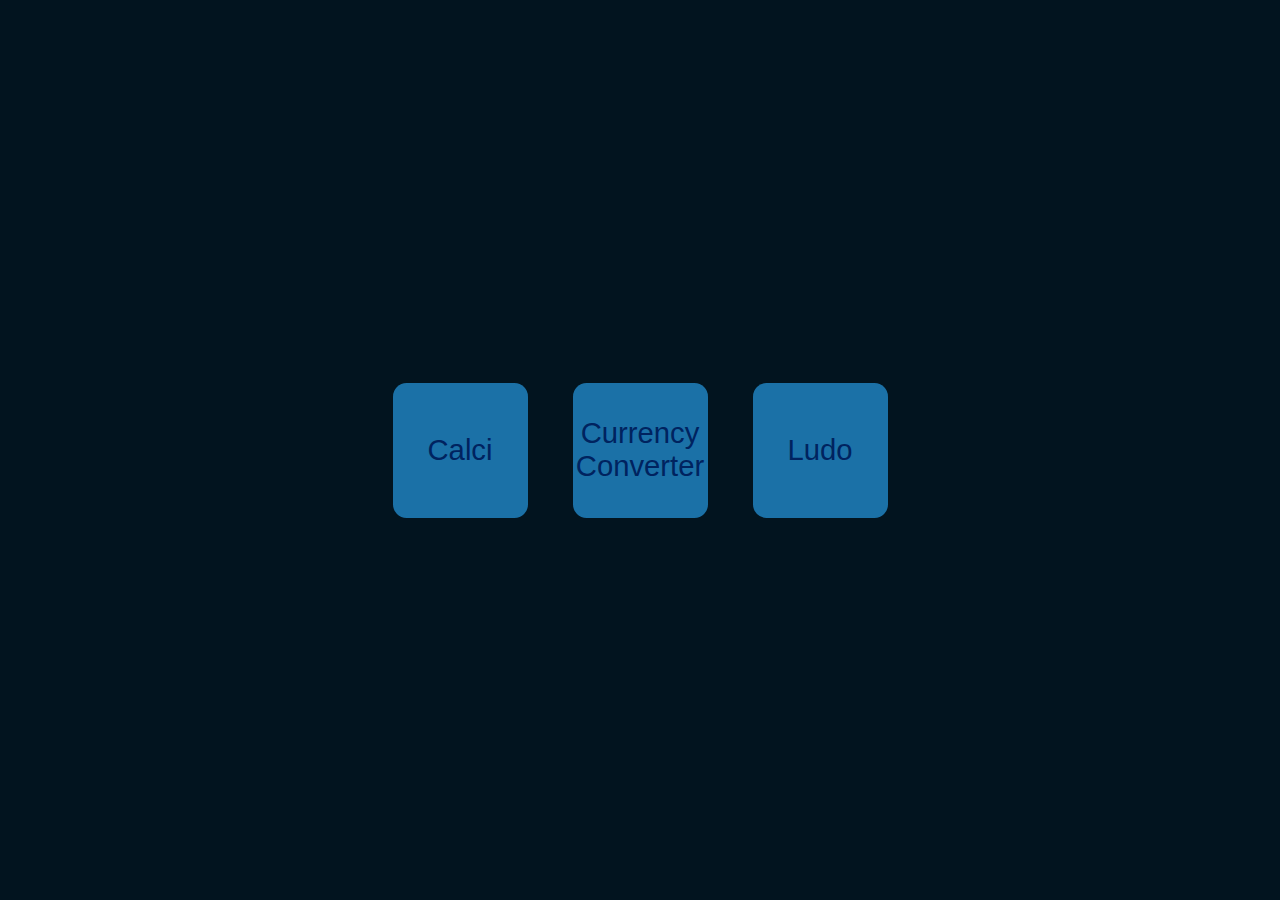
==== commit 15ab8d95: "Add Pages" ====
--- a/index.html
+++ b/index.html
@@ -10,11 +10,18 @@
 </head>
 
 <body>
-    <div class="drLudo">
-        <a href="Ludo.html">
+    <div class="pages">
+        <a href="Calculator\Calci.html">
+            <button>Calci</button>
+        </a>
+
+        <a href="Currency Converter\Curr.html">
+            <button>Currency Converter</button>
+        </a>
+
+        <a href="dr.Ludo/Ludo.html">
             <button>Ludo</button>
         </a>
-    </div>
 </body>
 
 </html>--- a/Home.css
+++ b/Home.css
@@ -15,12 +15,19 @@
     position: relative;
 }
 
+.pages {
+    width: 60vmin;
+    display: flex;
+    align-items: center;
+    justify-content: space-around;
+}
+
 button {
     height: 15vmin;
     width: 15vmin;
     border: none;
     border-radius: 10%;
-    font-size: 3.5vmin;
+    font-size: 3.25vmin;
     color: #00235f;
     background-color: #1b71a7;
 }
@@ -39,4 +46,4 @@
     /* background: linear-gradient(145deg, #cacaca, #f0f0f0);
     box-shadow: 2px 2px 4px #5a5a5a, 
                 -2px -2px 4px #ffffff; */
-}
+}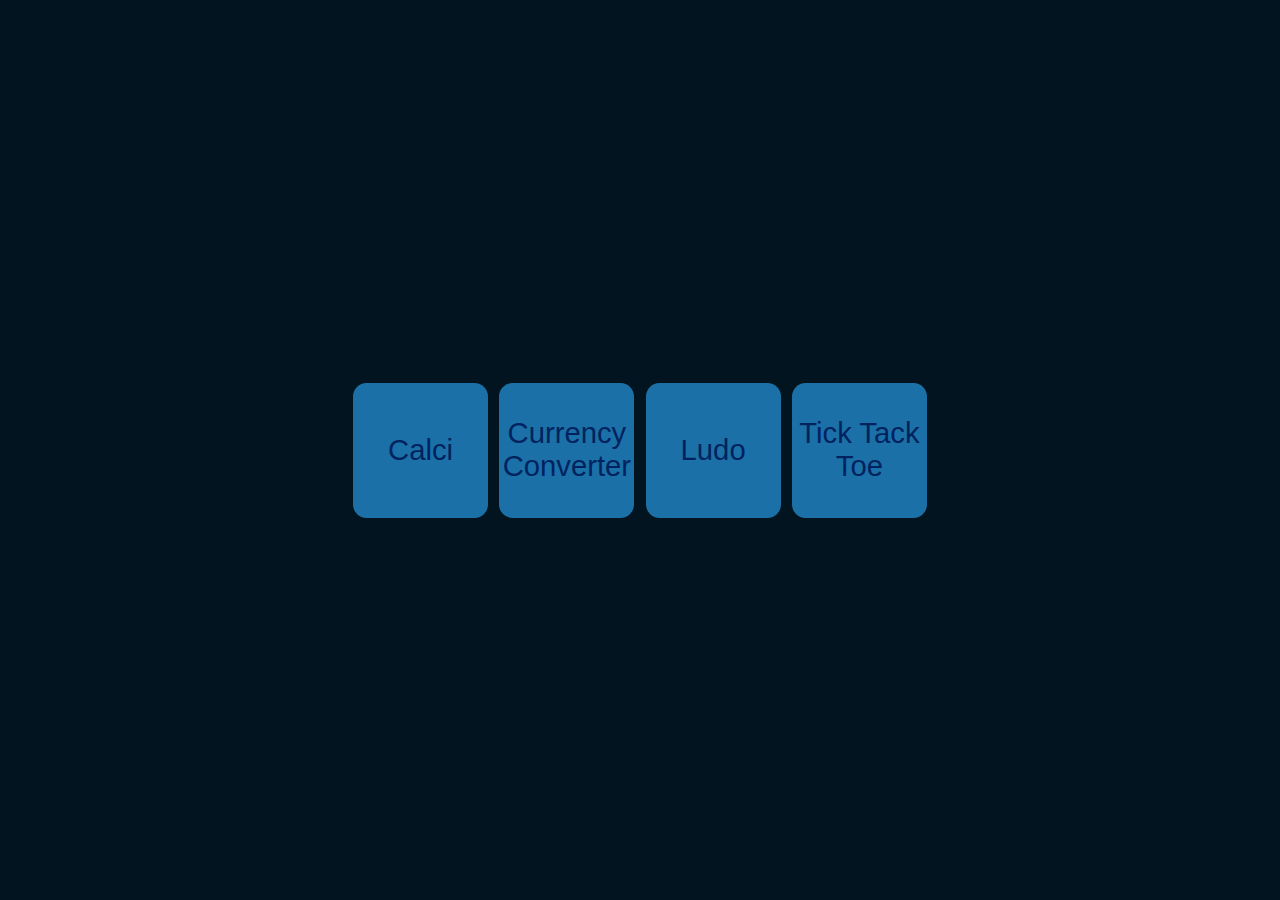
==== commit 155b8429: "Add TTT Page" ====
--- a/index.html
+++ b/index.html
@@ -22,6 +22,11 @@
         <a href="dr.Ludo/Ludo.html">
             <button>Ludo</button>
         </a>
+        </a>
+
+        <a href="Tic Tac Toe\TickTackToe.html">
+            <button>Tick Tack Toe</button>
+        </a>
 </body>
 
 </html>--- a/Home.css
+++ b/Home.css
@@ -16,7 +16,7 @@
 }
 
 .pages {
-    width: 60vmin;
+    width: 65vmin;
     display: flex;
     align-items: center;
     justify-content: space-around;
